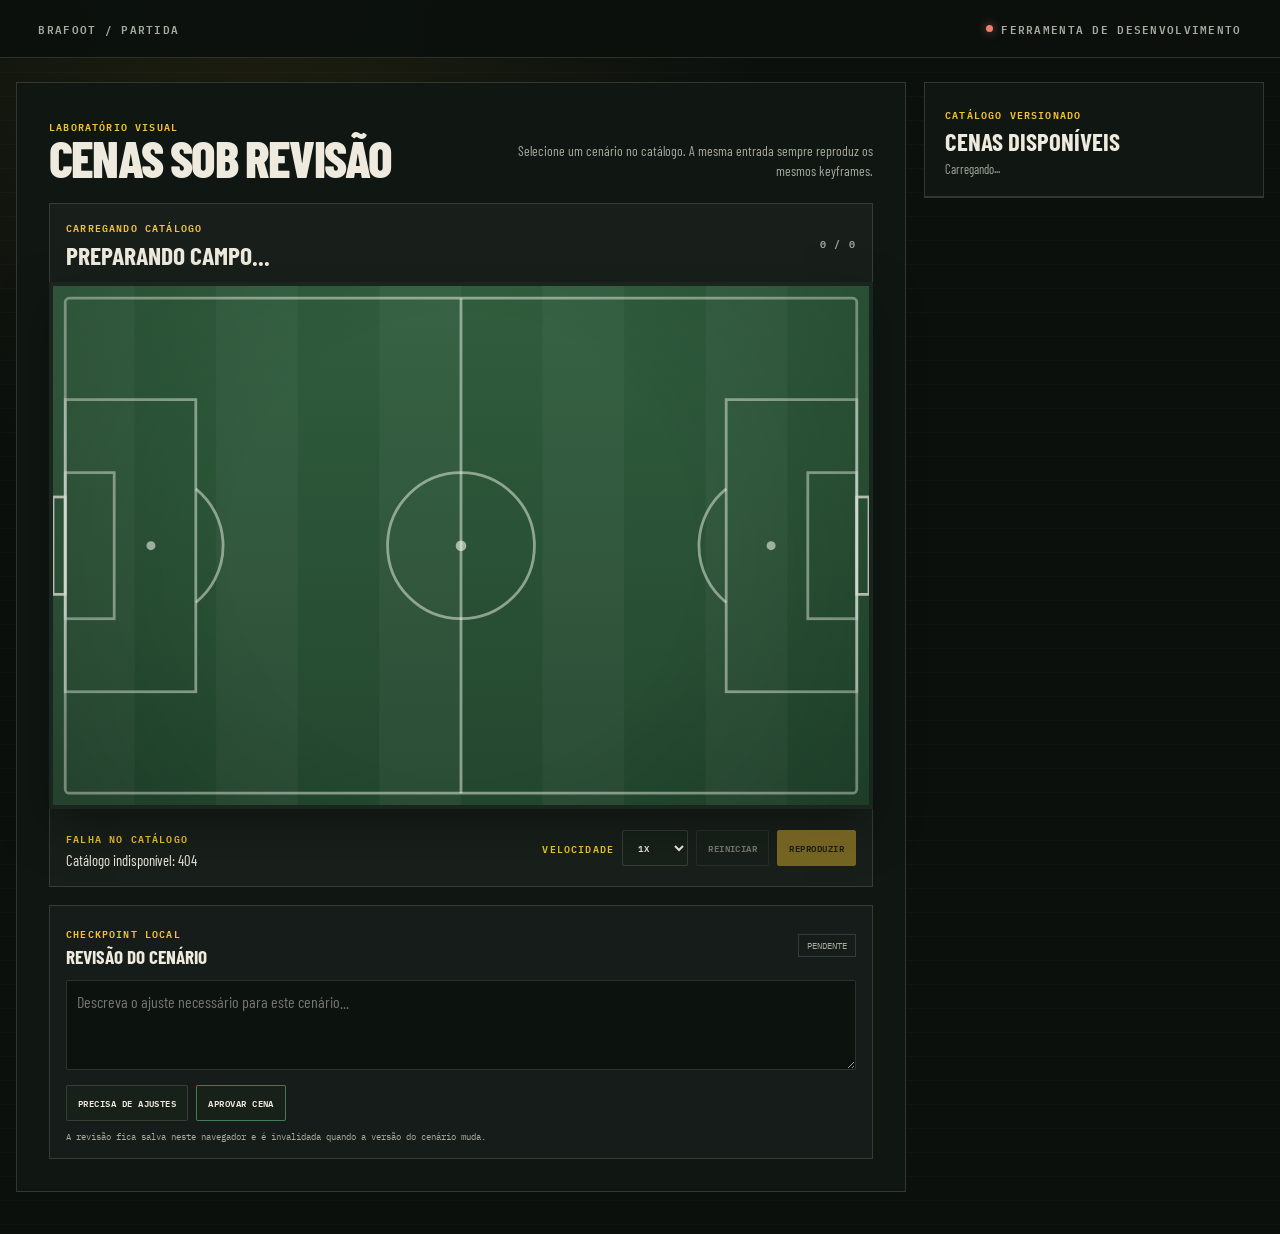
==== templates/dev-cenas.html @ 119ee85a "feat: adicionar laboratório de cenas" ====
<!DOCTYPE html>
<html lang="pt-BR">
<head>
  <meta charset="UTF-8" />
  <meta name="viewport" content="width=device-width, initial-scale=1.0" />
  <meta name="description" content="Laboratório de cenas da apresentação 2D do BRAFOOT" />
  <title>Laboratório de Cenas | BRAFOOT</title>
  <link rel="preconnect" href="https://fonts.googleapis.com" />
  <link rel="preconnect" href="https://fonts.gstatic.com" crossorigin />
  <link href="https://fonts.googleapis.com/css2?family=Barlow+Condensed:wght@500;600;700;800&family=IBM+Plex+Mono:wght@500;600&display=swap" rel="stylesheet" />
  <link rel="stylesheet" href="/static/dev-cenas.css" />
</head>
<body>
  <header class="lab-nav">
    <a href="/partida" class="back-link">BRAFOOT / PARTIDA</a>
    <div class="environment-label"><span></span> Ferramenta de desenvolvimento</div>
  </header>

  <main class="lab-shell">
    <section class="lab-stage" aria-labelledby="lab-title">
      <header class="stage-heading">
        <div>
          <span class="eyebrow">Laboratório visual</span>
          <h1 id="lab-title">Cenas sob revisão</h1>
        </div>
        <p>Selecione um cenário no catálogo. A mesma entrada sempre reproduz os mesmos keyframes.</p>
      </header>

      <div class="scenario-meta">
        <div>
          <span id="scenarioCategory">Carregando catálogo</span>
          <h2 id="scenarioTitle">Preparando campo...</h2>
        </div>
        <span class="scene-counter" id="sceneCounter">0 / 0</span>
      </div>

      <div class="match-pitch" id="scenePitch">
        <svg class="match-pitch-lines" viewBox="0 0 100 64" preserveAspectRatio="none" role="img" aria-label="Campo para prévia das cenas" xmlns="http://www.w3.org/2000/svg">
          <rect x="1.5" y="1.5" width="97" height="61" rx="0.5" />
          <line x1="50" y1="1.5" x2="50" y2="62.5" />
          <circle cx="50" cy="32" r="9" />
          <circle class="pitch-fill" cx="50" cy="32" r="0.65" />
          <rect x="1.5" y="14" width="16" height="36" />
          <rect x="1.5" y="23" width="6" height="18" />
          <circle class="pitch-fill" cx="12" cy="32" r="0.55" />
          <path d="M17.5 25 A9 9 0 0 1 17.5 39" />
          <rect x="82.5" y="14" width="16" height="36" />
          <rect x="92.5" y="23" width="6" height="18" />
          <circle class="pitch-fill" cx="88" cy="32" r="0.55" />
          <path d="M82.5 25 A9 9 0 0 0 82.5 39" />
          <rect class="goal" x="0" y="26" width="1.5" height="12" />
          <rect class="goal" x="98.5" y="26" width="1.5" height="12" />
        </svg>
        <span class="scene-ball" id="sceneBall" hidden aria-hidden="true"></span>
        <div id="playerLayer"></div>
      </div>

      <section class="playback-console" aria-label="Controles da reprodução">
        <div class="narration-block">
          <span id="playbackState">Aguardando cenário</span>
          <p id="sceneNarration" aria-live="polite">O catálogo será carregado automaticamente.</p>
        </div>
        <div class="playback-actions">
          <label for="playbackSpeed">Velocidade</label>
          <select id="playbackSpeed">
            <option value="0.5">0,5x</option>
            <option value="1" selected>1x</option>
            <option value="1.5">1,5x</option>
            <option value="2">2x</option>
          </select>
          <button id="resetScenario" type="button" disabled>Reiniciar</button>
          <button id="playScenario" class="primary-action" type="button" disabled>Reproduzir</button>
        </div>
      </section>

      <section class="review-panel" aria-labelledby="review-title">
        <div class="review-heading">
          <div>
            <span class="eyebrow">Checkpoint local</span>
            <h2 id="review-title">Revisão do cenário</h2>
          </div>
          <span class="review-status" id="reviewStatus">Pendente</span>
        </div>
        <textarea id="reviewNote" rows="3" placeholder="Descreva o ajuste necessário para este cenário..."></textarea>
        <div class="review-actions">
          <button type="button" data-review="changes_requested">Precisa de ajustes</button>
          <button type="button" data-review="approved">Aprovar cena</button>
        </div>
        <small>A revisão fica salva neste navegador e é invalidada quando a versão do cenário muda.</small>
      </section>
    </section>

    <aside class="catalog-panel" aria-labelledby="catalog-title">
      <header>
        <span class="eyebrow">Catálogo versionado</span>
        <h2 id="catalog-title">Cenas disponíveis</h2>
        <p id="catalogSummary">Carregando...</p>
      </header>
      <nav id="sceneCatalog" aria-label="Catálogo de cenas"></nav>
    </aside>
  </main>

  <script src="/static/dev-cenas.js"></script>
</body>
</html>
---- static/dev-cenas.css ----
*,
*::before,
*::after {
    box-sizing: border-box;
    margin: 0;
    padding: 0;
}

:root {
    --ink: #101611;
    --paper: #eeeadd;
    --muted: #a8aaa0;
    --line: rgba(238, 234, 221, 0.15);
    --field: #315d3d;
    --field-dark: #23472f;
    --accent: #f4c430;
    --accent-dark: #211c08;
    --home: #f4c430;
    --away: #d9e6ec;
    --approved: #62c98a;
    --changes: #ed806d;
}

body {
    min-height: 100vh;
    color: var(--paper);
    background:
        linear-gradient(rgba(255, 255, 255, 0.018) 1px, transparent 1px) 0 0 / 100% 24px,
        radial-gradient(circle at 20% 0%, rgba(244, 196, 48, 0.08), transparent 32%),
        #0b100d;
    font-family: "Barlow Condensed", "Arial Narrow", sans-serif;
}

button,
select,
textarea {
    font: inherit;
}

.lab-nav {
    min-height: 58px;
    display: flex;
    align-items: center;
    justify-content: space-between;
    padding: 0 3vw;
    border-bottom: 1px solid var(--line);
    background: rgba(11, 16, 13, 0.94);
}

.back-link,
.environment-label {
    color: var(--muted);
    font-family: "IBM Plex Mono", monospace;
    font-size: 0.67rem;
    font-weight: 600;
    letter-spacing: 0.12em;
    text-decoration: none;
    text-transform: uppercase;
}

.back-link:hover {
    color: var(--paper);
}

.environment-label {
    display: flex;
    align-items: center;
    gap: 8px;
}

.environment-label span {
    width: 7px;
    height: 7px;
    border-radius: 50%;
    background: var(--changes);
    box-shadow: 0 0 10px rgba(237, 128, 109, 0.65);
}

.lab-shell {
    width: min(1500px, calc(100% - 32px));
    display: grid;
    grid-template-columns: minmax(0, 1fr) 340px;
    gap: 18px;
    margin: 0 auto;
    padding: 24px 0 42px;
}

.lab-stage,
.catalog-panel {
    border: 1px solid var(--line);
    background: #101713;
}

.lab-stage {
    min-width: 0;
    padding: clamp(16px, 2.5vw, 32px);
}

.stage-heading,
.scenario-meta,
.review-heading {
    display: flex;
    align-items: flex-end;
    justify-content: space-between;
    gap: 24px;
}

.stage-heading {
    margin-bottom: 22px;
}

.eyebrow,
.scenario-meta span,
.narration-block span,
.playback-actions label {
    color: var(--accent);
    font-family: "IBM Plex Mono", monospace;
    font-size: 0.61rem;
    font-weight: 600;
    letter-spacing: 0.12em;
    text-transform: uppercase;
}

.stage-heading h1 {
    font-size: clamp(2rem, 4vw, 4.4rem);
    font-weight: 800;
    letter-spacing: -0.035em;
    line-height: 0.9;
    text-transform: uppercase;
}

.stage-heading p {
    max-width: 380px;
    color: var(--muted);
    font-size: 0.86rem;
    line-height: 1.45;
    text-align: right;
}

.scenario-meta {
    min-height: 68px;
    align-items: center;
    padding: 12px 16px;
    border: 1px solid var(--line);
    border-bottom: 0;
    background: rgba(238, 234, 221, 0.035);
}

.scenario-meta h2 {
    margin-top: 3px;
    font-size: clamp(1.2rem, 2vw, 1.8rem);
    text-transform: uppercase;
}

.scenario-meta .scene-counter {
    color: var(--muted);
}

.match-pitch {
    position: relative;
    width: 100%;
    aspect-ratio: 100 / 64;
    overflow: hidden;
    border: 4px solid #19251d;
    background:
        linear-gradient(90deg, rgba(255, 255, 255, 0.035) 50%, transparent 50%) 0 0 / 20% 100%,
        linear-gradient(180deg, var(--field), var(--field-dark));
    box-shadow: 0 18px 45px rgba(0, 0, 0, 0.35);
}

.match-pitch::after {
    content: "";
    position: absolute;
    z-index: 8;
    inset: 0;
    pointer-events: none;
    background: radial-gradient(circle at center, transparent 48%, rgba(4, 17, 9, 0.18));
}

.match-pitch-lines {
    position: absolute;
    z-index: 1;
    inset: 0;
    width: 100%;
    height: 100%;
    fill: none;
    stroke: rgba(240, 245, 236, 0.5);
    stroke-width: 0.34;
    vector-effect: non-scaling-stroke;
}

.match-pitch-lines .pitch-fill {
    fill: rgba(240, 245, 236, 0.62);
    stroke: none;
}

.match-pitch-lines .goal {
    stroke: rgba(240, 245, 236, 0.8);
}

.scene-ball {
    position: absolute;
    z-index: 7;
    width: clamp(8px, 1.15vw, 14px);
    aspect-ratio: 1;
    border: 2px solid rgba(17, 23, 19, 0.72);
    border-radius: 50%;
    background: #fffdf4;
    box-shadow: 0 2px 8px rgba(0, 0, 0, 0.65), 0 0 0 3px rgba(255, 253, 244, 0.16);
    transform: translate(-50%, -50%);
}

.scene-ball[hidden] {
    display: none;
}

.match-player {
    position: absolute;
    z-index: 4;
    left: calc(var(--x) * 1%);
    top: calc(var(--y) * 1%);
    transform: translate(-50%, -50%);
}

.player-marker {
    width: clamp(24px, 3.2vw, 40px);
    aspect-ratio: 1;
    display: grid;
    place-items: center;
    border: 2px solid rgba(17, 20, 10, 0.75);
    border-radius: 50%;
    color: var(--accent-dark);
    background: var(--home);
    box-shadow: 0 4px 10px rgba(0, 0, 0, 0.32);
    font-family: "IBM Plex Mono", monospace;
    font-size: clamp(0.56rem, 1vw, 0.74rem);
    font-weight: 600;
}

.match-player.away .player-marker {
    color: #10212a;
    background: var(--away);
}

.playback-console {
    display: flex;
    align-items: center;
    justify-content: space-between;
    gap: 20px;
    min-height: 78px;
    padding: 12px 16px;
    border: 1px solid var(--line);
    border-top: 0;
    background: rgba(238, 234, 221, 0.035);
}

.narration-block p {
    margin-top: 4px;
    font-size: 0.92rem;
}

.playback-actions,
.review-actions {
    display: flex;
    align-items: center;
    gap: 8px;
}

button,
select {
    min-height: 36px;
    padding: 8px 11px;
    border: 1px solid var(--line);
    border-radius: 2px;
    color: var(--paper);
    background: #172019;
    font-family: "IBM Plex Mono", monospace;
    font-size: 0.58rem;
    font-weight: 600;
    letter-spacing: 0.05em;
    text-transform: uppercase;
}

button {
    cursor: pointer;
}

button:hover:not(:disabled) {
    border-color: rgba(244, 196, 48, 0.7);
}

button:disabled {
    cursor: wait;
    opacity: 0.42;
}

.primary-action {
    border-color: var(--accent);
    color: var(--accent-dark);
    background: var(--accent);
}

.review-panel {
    margin-top: 18px;
    padding: 16px;
    border: 1px solid var(--line);
    background: rgba(238, 234, 221, 0.025);
}

.review-heading {
    align-items: center;
}

.review-heading h2 {
    margin-top: 3px;
    font-size: 1.2rem;
    text-transform: uppercase;
}

.review-status {
    padding: 5px 8px;
    border: 1px solid var(--line);
    color: var(--muted);
    font-family: "IBM Plex Mono", monospace;
    font-size: 0.56rem;
    text-transform: uppercase;
}

.review-status.approved {
    border-color: rgba(98, 201, 138, 0.5);
    color: var(--approved);
}

.review-status.changes_requested {
    border-color: rgba(237, 128, 109, 0.5);
    color: var(--changes);
}

.review-panel textarea {
    width: 100%;
    margin: 12px 0;
    padding: 10px;
    resize: vertical;
    border: 1px solid var(--line);
    border-radius: 2px;
    color: var(--paper);
    background: #0c120e;
    line-height: 1.4;
}

.review-actions button:last-child {
    border-color: rgba(98, 201, 138, 0.55);
}

.review-panel small {
    display: block;
    margin-top: 10px;
    color: var(--muted);
    font-family: "IBM Plex Mono", monospace;
    font-size: 0.55rem;
}

.catalog-panel {
    position: sticky;
    top: 18px;
    max-height: calc(100vh - 36px);
    align-self: start;
    overflow: auto;
}

.catalog-panel > header {
    position: sticky;
    z-index: 2;
    top: 0;
    padding: 20px;
    border-bottom: 1px solid var(--line);
    background: #101713;
}

.catalog-panel h2 {
    margin: 3px 0 6px;
    font-size: 1.55rem;
    text-transform: uppercase;
}

.catalog-panel header p {
    color: var(--muted);
    font-size: 0.78rem;
}

.catalog-group {
    padding: 14px;
    border-bottom: 1px solid var(--line);
}

.catalog-group h3 {
    margin: 2px 6px 8px;
    color: var(--muted);
    font-family: "IBM Plex Mono", monospace;
    font-size: 0.58rem;
    letter-spacing: 0.1em;
    text-transform: uppercase;
}

.scenario-card {
    width: 100%;
    min-height: 0;
    display: block;
    margin-top: 6px;
    padding: 11px;
    text-align: left;
    text-transform: none;
}

.scenario-card strong {
    display: block;
    color: var(--paper);
    font-family: "Barlow Condensed", sans-serif;
    font-size: 0.95rem;
    letter-spacing: 0.02em;
    text-transform: uppercase;
}

.scenario-card small {
    display: block;
    margin-top: 3px;
    color: var(--muted);
    font-family: "Barlow Condensed", sans-serif;
    font-size: 0.7rem;
    font-weight: 500;
    letter-spacing: 0;
    line-height: 1.25;
}

.scenario-card.active {
    border-color: var(--accent);
    background: rgba(244, 196, 48, 0.08);
}

.scenario-card[data-review="approved"]::after,
.scenario-card[data-review="changes_requested"]::after {
    display: block;
    margin-top: 7px;
    font-family: "IBM Plex Mono", monospace;
    font-size: 0.5rem;
    letter-spacing: 0.08em;
    text-transform: uppercase;
}

.scenario-card[data-review="approved"]::after {
    content: "Aprovada";
    color: var(--approved);
}

.scenario-card[data-review="changes_requested"]::after {
    content: "Precisa de ajustes";
    color: var(--changes);
}

@media (max-width: 1050px) {
    .lab-shell {
        grid-template-columns: 1fr;
    }

    .catalog-panel {
        position: static;
        max-height: none;
        order: -1;
    }

    #sceneCatalog {
        display: grid;
        grid-template-columns: repeat(3, 1fr);
    }
}

@media (max-width: 700px) {
    .lab-shell {
        width: min(100% - 16px, 620px);
        padding-top: 10px;
    }

    .environment-label {
        display: none;
    }

    .stage-heading,
    .playback-console {
        align-items: flex-start;
        flex-direction: column;
    }

    .stage-heading p {
        text-align: left;
    }

    .playback-actions {
        width: 100%;
        flex-wrap: wrap;
    }

    .match-pitch {
        border-width: 2px;
    }

    #sceneCatalog {
        grid-template-columns: 1fr;
    }
}
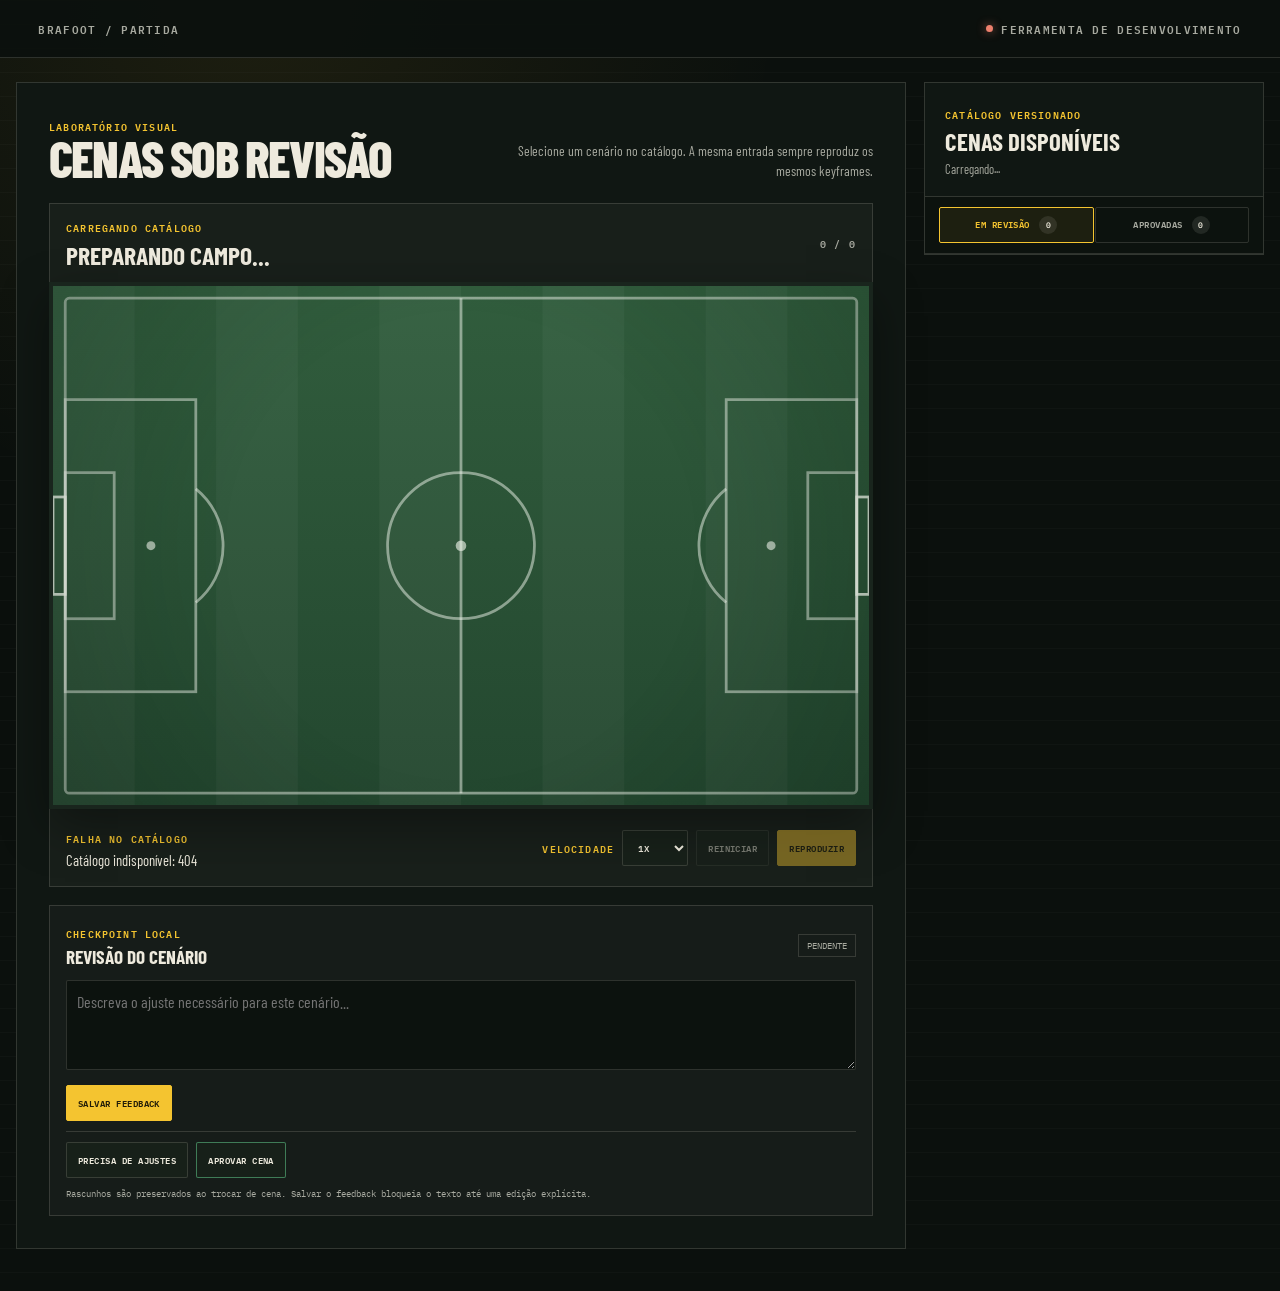
==== commit 4558fd13: "feat: organizar revisão do catálogo de cenas" ====
--- a/templates/dev-cenas.html
+++ b/templates/dev-cenas.html
@@ -82,11 +82,15 @@
           <span class="review-status" id="reviewStatus">Pendente</span>
         </div>
         <textarea id="reviewNote" rows="3" placeholder="Descreva o ajuste necessário para este cenário..."></textarea>
+        <div class="feedback-actions">
+          <button id="saveReviewNote" class="primary-action" type="button">Salvar feedback</button>
+          <button id="editReviewNote" type="button" hidden>Editar feedback</button>
+        </div>
         <div class="review-actions">
           <button type="button" data-review="changes_requested">Precisa de ajustes</button>
           <button type="button" data-review="approved">Aprovar cena</button>
         </div>
-        <small>A revisão fica salva neste navegador e é invalidada quando a versão do cenário muda.</small>
+        <small>Rascunhos são preservados ao trocar de cena. Salvar o feedback bloqueia o texto até uma edição explícita.</small>
       </section>
     </section>
 
@@ -96,6 +100,14 @@
         <h2 id="catalog-title">Cenas disponíveis</h2>
         <p id="catalogSummary">Carregando...</p>
       </header>
+      <div class="catalog-tabs" role="tablist" aria-label="Estado das cenas">
+        <button id="catalogReviewTab" class="active" type="button" role="tab" aria-selected="true" data-catalog-view="review">
+          Em revisão <span id="reviewSceneCount">0</span>
+        </button>
+        <button id="catalogApprovedTab" type="button" role="tab" aria-selected="false" data-catalog-view="approved">
+          Aprovadas <span id="approvedSceneCount">0</span>
+        </button>
+      </div>
       <nav id="sceneCatalog" aria-label="Catálogo de cenas"></nav>
     </aside>
   </main>
--- a/static/dev-cenas.css
+++ b/static/dev-cenas.css
@@ -260,6 +260,7 @@
 }
 
 .playback-actions,
+.feedback-actions,
 .review-actions {
     display: flex;
     align-items: center;
@@ -346,6 +347,26 @@
     color: var(--paper);
     background: #0c120e;
     line-height: 1.4;
+}
+
+.review-panel textarea[readonly] {
+    border-color: rgba(98, 201, 138, 0.35);
+    color: #cdd8cf;
+    background: rgba(98, 201, 138, 0.045);
+    cursor: default;
+}
+
+.feedback-actions {
+    margin-bottom: 10px;
+}
+
+.feedback-actions [hidden] {
+    display: none;
+}
+
+.review-actions {
+    padding-top: 10px;
+    border-top: 1px solid var(--line);
 }
 
 .review-actions button:last-child {
@@ -377,6 +398,39 @@
     background: #101713;
 }
 
+.catalog-tabs {
+    display: grid;
+    grid-template-columns: 1fr 1fr;
+    gap: 1px;
+    padding: 10px 14px;
+    border-bottom: 1px solid var(--line);
+    background: #0c120e;
+}
+
+.catalog-tabs button {
+    min-width: 0;
+    color: var(--muted);
+    background: transparent;
+}
+
+.catalog-tabs button.active {
+    border-color: var(--accent);
+    color: var(--accent);
+    background: rgba(244, 196, 48, 0.07);
+}
+
+.catalog-tabs span {
+    display: inline-grid;
+    min-width: 18px;
+    height: 18px;
+    margin-left: 4px;
+    place-items: center;
+    border-radius: 50%;
+    color: var(--paper);
+    background: rgba(238, 234, 221, 0.1);
+    font-size: 0.5rem;
+}
+
 .catalog-panel h2 {
     margin: 3px 0 6px;
     font-size: 1.55rem;
@@ -391,6 +445,14 @@
 .catalog-group {
     padding: 14px;
     border-bottom: 1px solid var(--line);
+}
+
+.catalog-empty {
+    padding: 30px 22px;
+    color: var(--muted);
+    font-size: 0.82rem;
+    line-height: 1.45;
+    text-align: center;
 }
 
 .catalog-group h3 {
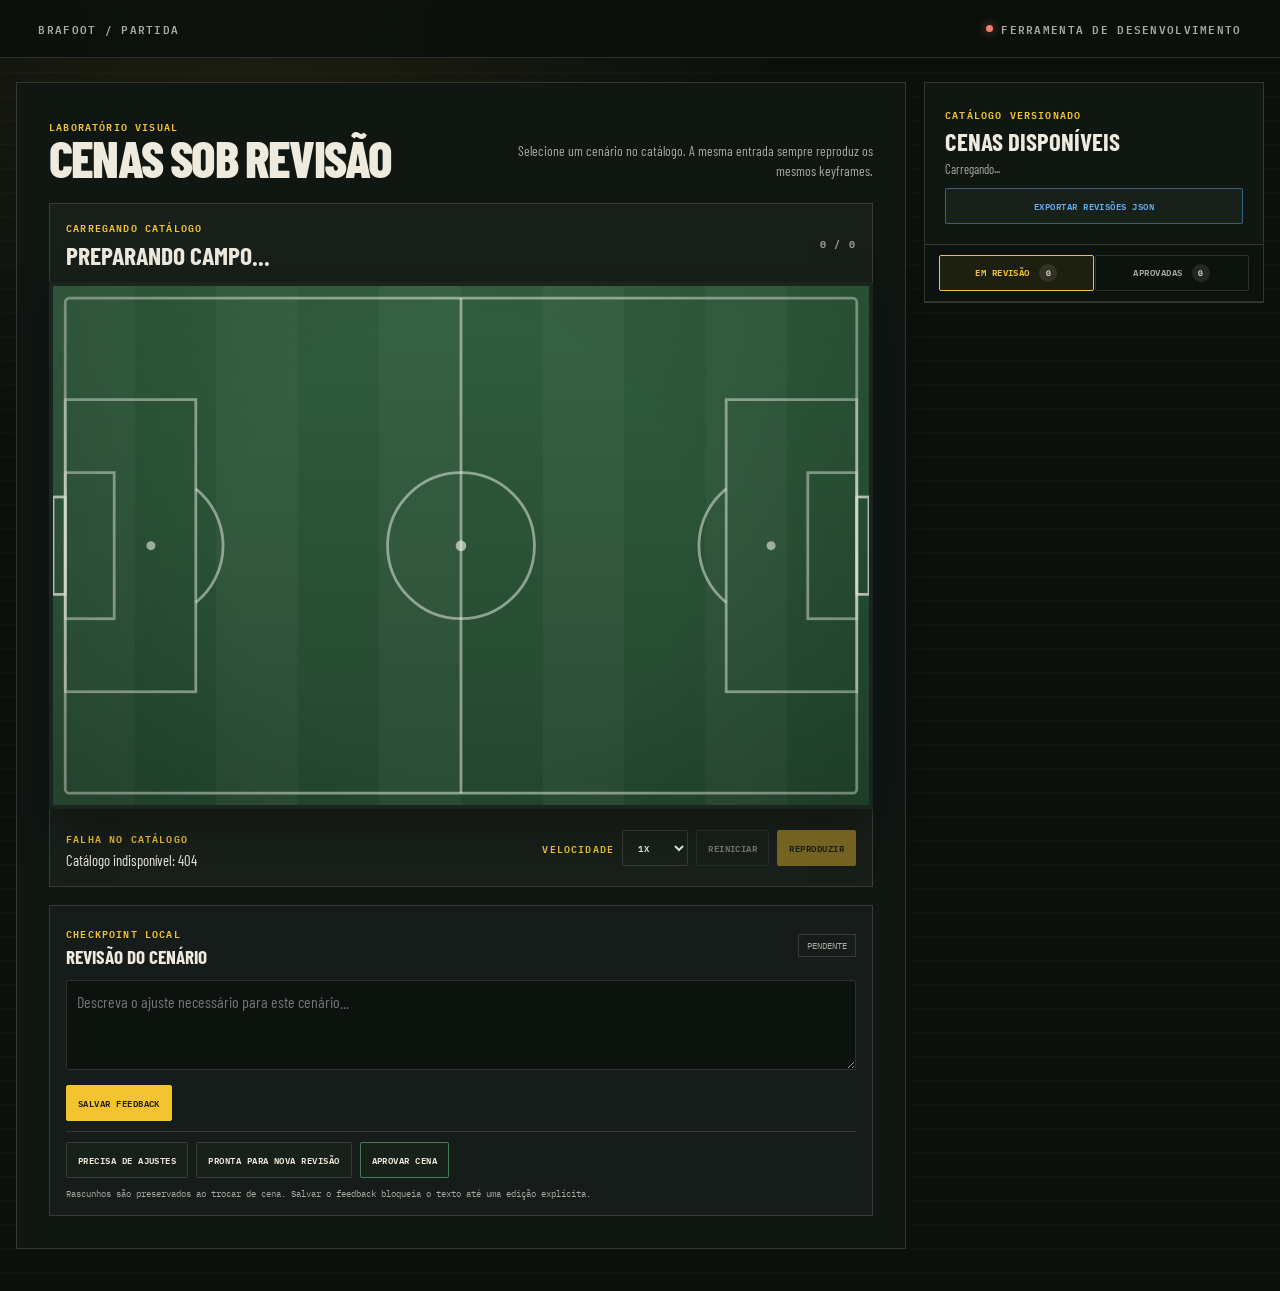
==== commit 0cc71e4a: "feat: sincronizar revisões e exibir ajustes devolvidos em azul A página espelha as revisões no servi" ====
--- a/templates/dev-cenas.html
+++ b/templates/dev-cenas.html
@@ -81,6 +81,7 @@
           </div>
           <span class="review-status" id="reviewStatus">Pendente</span>
         </div>
+        <p id="returnSummary" class="return-summary" hidden></p>
         <textarea id="reviewNote" rows="3" placeholder="Descreva o ajuste necessário para este cenário..."></textarea>
         <div class="feedback-actions">
           <button id="saveReviewNote" class="primary-action" type="button">Salvar feedback</button>
@@ -88,6 +89,7 @@
         </div>
         <div class="review-actions">
           <button type="button" data-review="changes_requested">Precisa de ajustes</button>
+          <button type="button" data-review="ready_for_review">Pronta para nova revisão</button>
           <button type="button" data-review="approved">Aprovar cena</button>
         </div>
         <small>Rascunhos são preservados ao trocar de cena. Salvar o feedback bloqueia o texto até uma edição explícita.</small>
@@ -99,6 +101,7 @@
         <span class="eyebrow">Catálogo versionado</span>
         <h2 id="catalog-title">Cenas disponíveis</h2>
         <p id="catalogSummary">Carregando...</p>
+        <button id="exportSceneReviews" class="export-action" type="button">Exportar revisões JSON</button>
       </header>
       <div class="catalog-tabs" role="tablist" aria-label="Estado das cenas">
         <button id="catalogReviewTab" class="active" type="button" role="tab" aria-selected="true" data-catalog-view="review">
--- a/static/dev-cenas.css
+++ b/static/dev-cenas.css
@@ -19,6 +19,7 @@
     --away: #d9e6ec;
     --approved: #62c98a;
     --changes: #ed806d;
+    --ready: #65aef2;
 }
 
 body {
@@ -337,6 +338,20 @@
     color: var(--changes);
 }
 
+.review-status.ready_for_review {
+    border-color: rgba(101, 174, 242, 0.55);
+    color: var(--ready);
+}
+
+.return-summary {
+    margin: 12px 0 0;
+    padding: 10px 12px;
+    border: 1px solid rgba(101, 174, 242, 0.55);
+    border-radius: 6px;
+    color: var(--ready);
+    font-size: 0.86rem;
+}
+
 .review-panel textarea {
     width: 100%;
     margin: 12px 0;
@@ -365,6 +380,7 @@
 }
 
 .review-actions {
+    flex-wrap: wrap;
     padding-top: 10px;
     border-top: 1px solid var(--line);
 }
@@ -442,6 +458,13 @@
     font-size: 0.78rem;
 }
 
+.export-action {
+    width: 100%;
+    margin-top: 12px;
+    border-color: rgba(101, 174, 242, 0.45);
+    color: var(--ready);
+}
+
 .catalog-group {
     padding: 14px;
     border-bottom: 1px solid var(--line);
@@ -500,7 +523,8 @@
 }
 
 .scenario-card[data-review="approved"]::after,
-.scenario-card[data-review="changes_requested"]::after {
+.scenario-card[data-review="changes_requested"]::after,
+.scenario-card[data-review="ready_for_review"]::after {
     display: block;
     margin-top: 7px;
     font-family: "IBM Plex Mono", monospace;
@@ -517,6 +541,11 @@
 .scenario-card[data-review="changes_requested"]::after {
     content: "Precisa de ajustes";
     color: var(--changes);
+}
+
+.scenario-card[data-review="ready_for_review"]::after {
+    content: "Pronta para nova revisão";
+    color: var(--ready);
 }
 
 @media (max-width: 1050px) {
